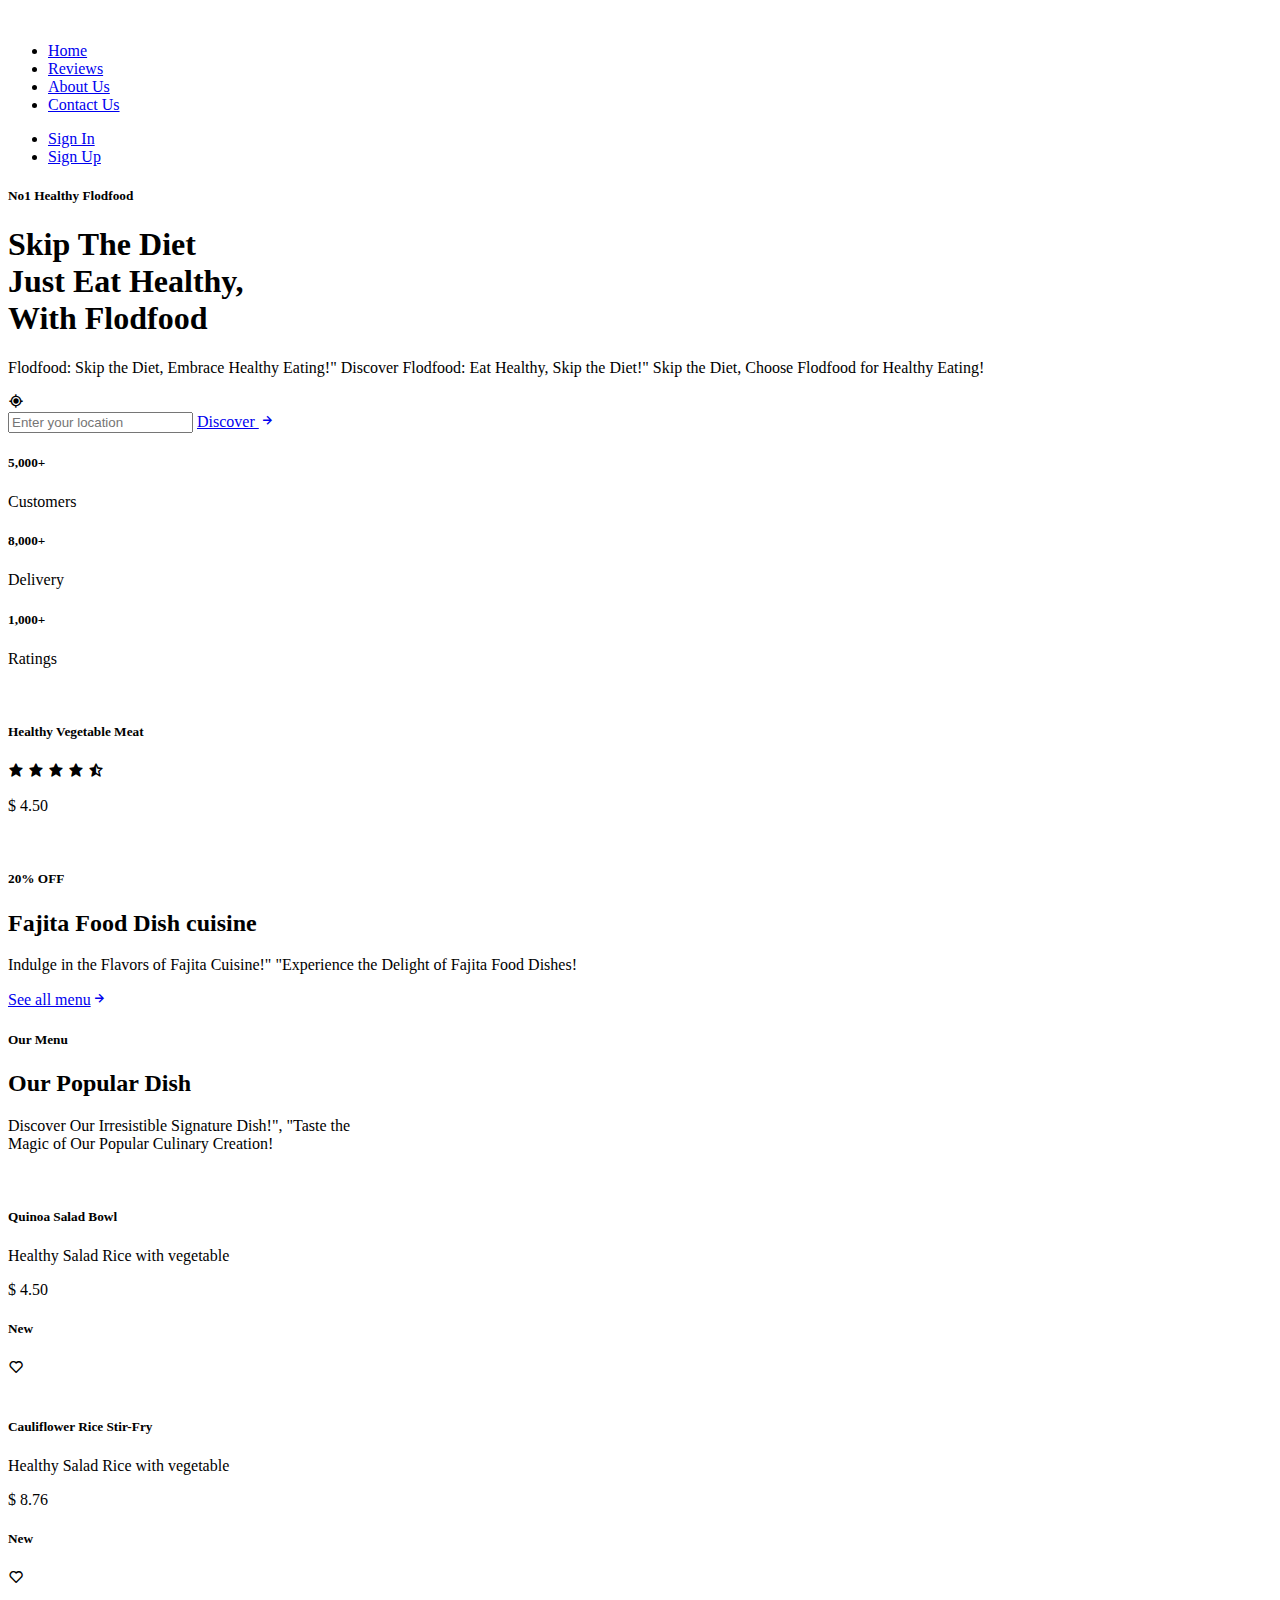
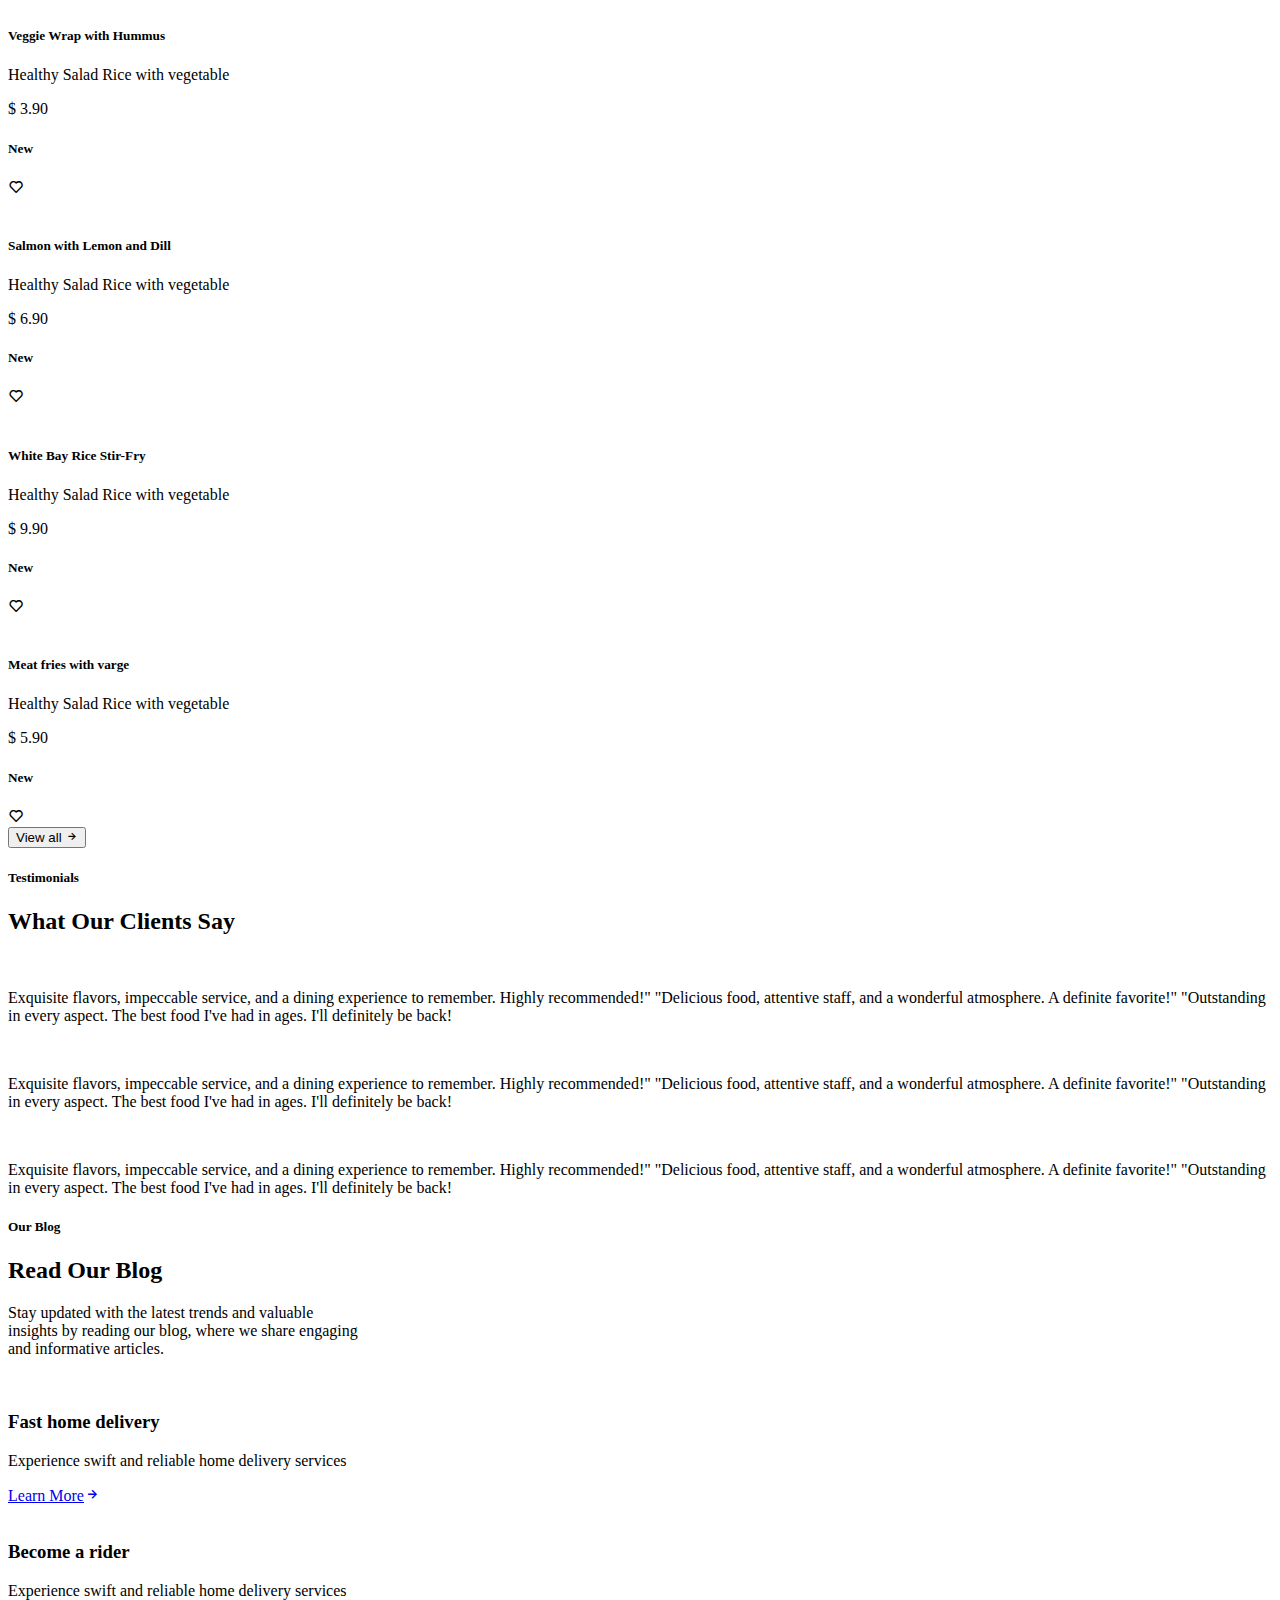
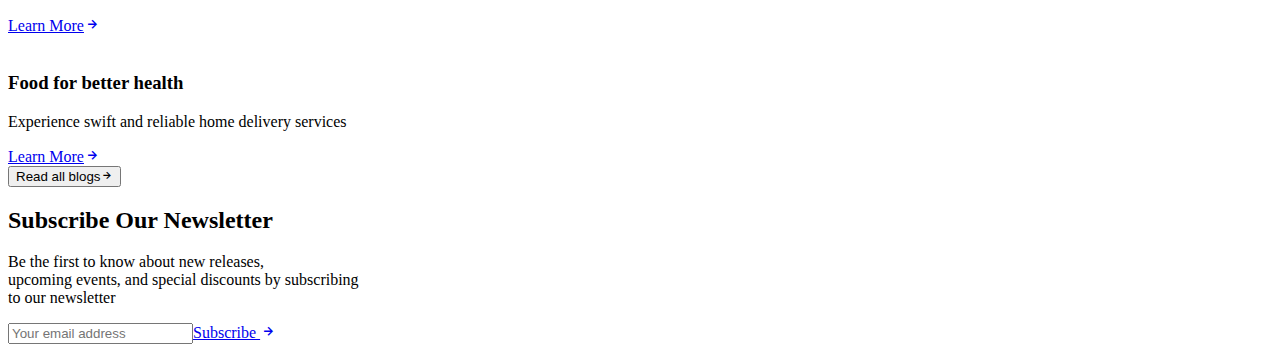
==== index.html @ 6c9ec6b5 "New Update" ====
<!DOCTYPE html>
<html lang="en">
  <head>
    <meta charset="UTF-8" />
    <meta name="viewport" content="width=device-width, initial-scale=1.0" />
    <link
      rel="stylesheet"
      href="https://cdnjs.cloudflare.com/ajax/libs/font-awesome/6.2.1/css/all.min.css"
      integrity="sha512-MV7K8+y+gLIBoVD59lQIYicR65iaqukzvf/nwasF0nqhPay5w/9lJmVM2hMDcnK1OnMGCdVK+iQrJ7lzPJQd1w=="
      crossorigin="anonymous"
      referrerpolicy="no-referrer"
    />
    <link
      href="https://fonts.googleapis.com/css2?family=Jost:wght@100;200;300;400;500;600;700&display=swap"
      rel="stylesheet"
    />
    <link rel="preconnect" href="https://fonts.googleapis.com" />
    <link rel="preconnect" href="https://fonts.gstatic.com" crossorigin />
    <link
      href="https://fonts.googleapis.com/css2?family=Artifika&display=swap"
      rel="stylesheet"
    />
    <link
      rel="stylesheet"
      href="https://unpkg.com/boxicons@latest/css/boxicons.min.css"
    />

    <link rel="stylesheet" href="style.css" />
    <title>flodfood.ng</title>
  </head>
  <body>
    <header>
      <a href="#" class="logo"><img src="./Images/Flodfood.png" alt="" /></a>

      <ul class="navmenu">
        <li><a href="#" class="active">Home</a></li>
        <li><a href="#">Reviews</a></li>
        <li><a href="#">About Us</a></li>
        <li><a href="#">Contact Us</a></li>
      </ul>

      <div class="nav-btn">
        <ul class="btn1">
          <li><a href="#" class="sign-in">Sign In</a></li>
          <li><a href="#" class="sign-up">Sign Up</a></li>
        </ul>
      </div>
    </header>

    <section class="main-home">
      <div class="main-text">
        <div class="little-text">
          <h5>No1 Healthy Flodfood</h5>
        </div>

        <h1>
          <span>Skip</span> The Diet <br />
          Just Eat <span>Healthy,</span><br />
          With Flodfood
        </h1>
        <p>
          Flodfood: Skip the Diet, Embrace Healthy Eating!" Discover Flodfood:
          Eat Healthy, Skip the Diet!" Skip the Diet, Choose Flodfood for
          Healthy Eating!
        </p>

        <div class="location">
          <div class="loc">
            <i class="bx bx-current-location"></i>
          </div>
          <input type="text" placeholder="Enter your location" />
          <a href="#" class="location-btn"
            >Discover <i class="bx bx-right-arrow-alt"></i
          ></a>
        </div>
      </div>

      <div class="result">
        <div class="customer">
          <h5>5,000+</h5>
          <p>Customers</p>
        </div>

        <div class="customer">
          <h5>8,000+</h5>
          <p>Delivery</p>
        </div>

        <div class="customer">
          <h5>1,000+</h5>
          <p>Ratings</p>
        </div>
      </div>
      <div class="side-ads">
        <div class="inner">
          <a href="#" class="click-img"
            ><img src="./Images/Img-1.jpg" alt=""
          /></a>

          <div class="all-sidecon">
            <div class="side-content">
              <h5>Healthy Vegetable Meat</h5>
            </div>
            <div class="rating">
              <i class="bx bxs-star"></i>
              <i class="bx bxs-star"></i>
              <i class="bx bxs-star"></i>
              <i class="bx bxs-star"></i>
              <i class="bx bxs-star-half"></i>
            </div>

            <p>$ 4.50</p>
          </div>
        </div>
      </div>
    </section>

    <section class="main-two">
      <div class="main-label">
        <img src="./Images/Img-2.png" alt="" />

        <div class="main-text2">
          <h5>20% OFF</h5>
          <h2>Fajita Food Dish cuisine</h2>
          <p>
            Indulge in the Flavors of Fajita Cuisine!" "Experience the Delight
            of Fajita Food Dishes!
          </p>

          <a href="#" class="menu-btn"
            >See all menu<i class="bx bx-right-arrow-alt"></i
          ></a>
        </div>
      </div>
    </section>

    <section class="main-three">
      <div class="all-row">
        <div class="menu-list">
          <h5>Our Menu</h5>
          <h2>Our Popular Dish</h2>
          <p>
            Discover Our Irresistible Signature Dish!", "Taste the <br />Magic
            of Our Popular Culinary Creation!
          </p>
        </div>

        <div class="product-grid">
          <div class="row">
            <a href="#"><img src="./Images/img-7.jpg" alt="" /></a>
            <div class="product-list">
              <h5>Quinoa Salad Bowl</h5>
              <p>Healthy Salad Rice with vegetable</p>
            </div>
            <div class="price">
              <p>$ 4.50</p>
            </div>
            <div class="pro-label">
              <h5>New</h5>
            </div>
            <div class="heart-icon">
              <i class="bx bx-heart"></i>
            </div>
          </div>

          <div class="row">
            <a href="#"><img src="./Images/img-8.jpg" alt="" /></a>
            <div class="product-list">
              <h5>Cauliflower Rice Stir-Fry</h5>
              <p>Healthy Salad Rice with vegetable</p>
            </div>
            <div class="price">
              <p>$ 8.76</p>
            </div>
            <div class="pro-label">
              <h5>New</h5>
            </div>
            <div class="heart-icon">
              <i class="bx bx-heart"></i>
            </div>
          </div>

          <div class="row">
            <a href="#"><img src="./Images/img-11.jpg" alt="" /></a>
            <div class="product-list">
              <h5>Veggie Wrap with Hummus</h5>
              <p>Healthy Salad Rice with vegetable</p>
            </div>
            <div class="price">
              <p>$ 3.90</p>
            </div>
            <div class="pro-label">
              <h5>New</h5>
            </div>
            <div class="heart-icon">
              <i class="bx bx-heart"></i>
            </div>
          </div>

          <div class="row">
            <a href="#"><img src="./Images/img-12.jpg" alt="" /></a>
            <div class="product-list">
              <h5>Salmon with Lemon and Dill</h5>
              <p>Healthy Salad Rice with vegetable</p>
            </div>
            <div class="price">
              <p>$ 6.90</p>
            </div>
            <div class="pro-label">
              <h5>New</h5>
            </div>
            <div class="heart-icon">
              <i class="bx bx-heart"></i>
            </div>
          </div>

          <div class="row">
            <a href="#"><img src="./Images/img-14.jpg" alt="" /></a>
            <div class="product-list">
              <h5>White Bay Rice Stir-Fry</h5>
              <p>Healthy Salad Rice with vegetable</p>
            </div>
            <div class="price">
              <p>$ 9.90</p>
            </div>
            <div class="pro-label">
              <h5>New</h5>
            </div>
            <div class="heart-icon">
              <i class="bx bx-heart"></i>
            </div>
          </div>

          <div class="row">
            <a href="#"><img src="./Images/img-3.jpg" alt="" /></a>
            <div class="product-list">
              <h5>Meat fries with varge</h5>
              <p>Healthy Salad Rice with vegetable</p>
            </div>
            <div class="price">
              <p>$ 5.90</p>
            </div>
            <div class="pro-label">
              <h5>New</h5>
            </div>
            <div class="heart-icon">
              <i class="bx bx-heart"></i>
            </div>
          </div>
        </div>
      </div>
      <div class="sec-btn">
        <button>View all <i class="bx bx-right-arrow-alt"></i></button>
      </div>
    </section>

    <section class="main-four">
      <div class="testimony-text">
        <h5>Testimonials</h5>
        <h2>What Our Clients Say</h2>
      </div>

      <div class="client-testimony">
        <div class="testimony">
          <img src="./Images/profile1.jpg" alt="" />
          <p>
            Exquisite flavors, impeccable service, and a dining experience to
            remember. Highly recommended!" "Delicious food, attentive staff, and
            a wonderful atmosphere. A definite favorite!" "Outstanding in every
            aspect. The best food I've had in ages. I'll definitely be back!
          </p>
        </div>

        <div class="testimony">
          <img src="./Images/profile2.jpg" alt="" />
          <p>
            Exquisite flavors, impeccable service, and a dining experience to
            remember. Highly recommended!" "Delicious food, attentive staff, and
            a wonderful atmosphere. A definite favorite!" "Outstanding in every
            aspect. The best food I've had in ages. I'll definitely be back!
          </p>
        </div>

        <div class="testimony">
          <img src="./Images/profile3.jpg" alt="" />
          <p>
            Exquisite flavors, impeccable service, and a dining experience to
            remember. Highly recommended!" "Delicious food, attentive staff, and
            a wonderful atmosphere. A definite favorite!" "Outstanding in every
            aspect. The best food I've had in ages. I'll definitely be back!
          </p>
        </div>
      </div>
    </section>

    <section class="blog-five">
      <div class="blog-text">
        <h5>Our Blog</h5>
        <h2>Read Our Blog</h2>
        <p>
          Stay updated with the latest trends and valuable <br />insights by
          reading our blog, where we share engaging <br />
          and informative articles.
        </p>
      </div>
      <div class="blog-post">
        <div class="blog-content">
          <img src="./Images/blog1.jpg" alt="" />
          <h3>Fast home delivery</h3>
          <p>Experience swift and reliable home delivery services</p>
          <a href="#">Learn More<i class="bx bx-right-arrow-alt"></i></a>
        </div>

        <div class="blog-content">
          <img src="./Images/blog2.jpg" alt="" />
          <h3>Become a rider</h3>
          <p>Experience swift and reliable home delivery services</p>
          <a href="#">Learn More<i class="bx bx-right-arrow-alt"></i></a>
        </div>

        <div class="blog-content">
          <img src="./Images/blog3.jpg" alt="" />
          <h3>Food for better health</h3>
          <p>Experience swift and reliable home delivery services</p>
          <a href="#">Learn More<i class="bx bx-right-arrow-alt"></i></a>
        </div>
      </div>
      <div class="blog-btn">
        <button>Read all blogs<i class="bx bx-right-arrow-alt"></i></button>
      </div>
    </section>

    <section class="subscribe">
      <div class="subscriber">
        <div class="sub-now">
          <h2>Subscribe Our Newsletter</h2>
          <p>
            Be the first to know about new releases, <br />upcoming events, and
            special discounts by subscribing <br />to our newsletter
          </p>
        </div>
        <div class="sub-btn">
          <input type="text" placeholder="Your email address" /><span
            ><a href="#" class="subscribe-btn"
              >Subscribe <i class="bx bx-right-arrow-alt"></i></a
          ></span>
        </div>
      </div>
    </section>

    <footer class="last-info">
      <div class="footer-body"></div>
    </footer>

    <script src="web.js"></script>
  </body>
</html>
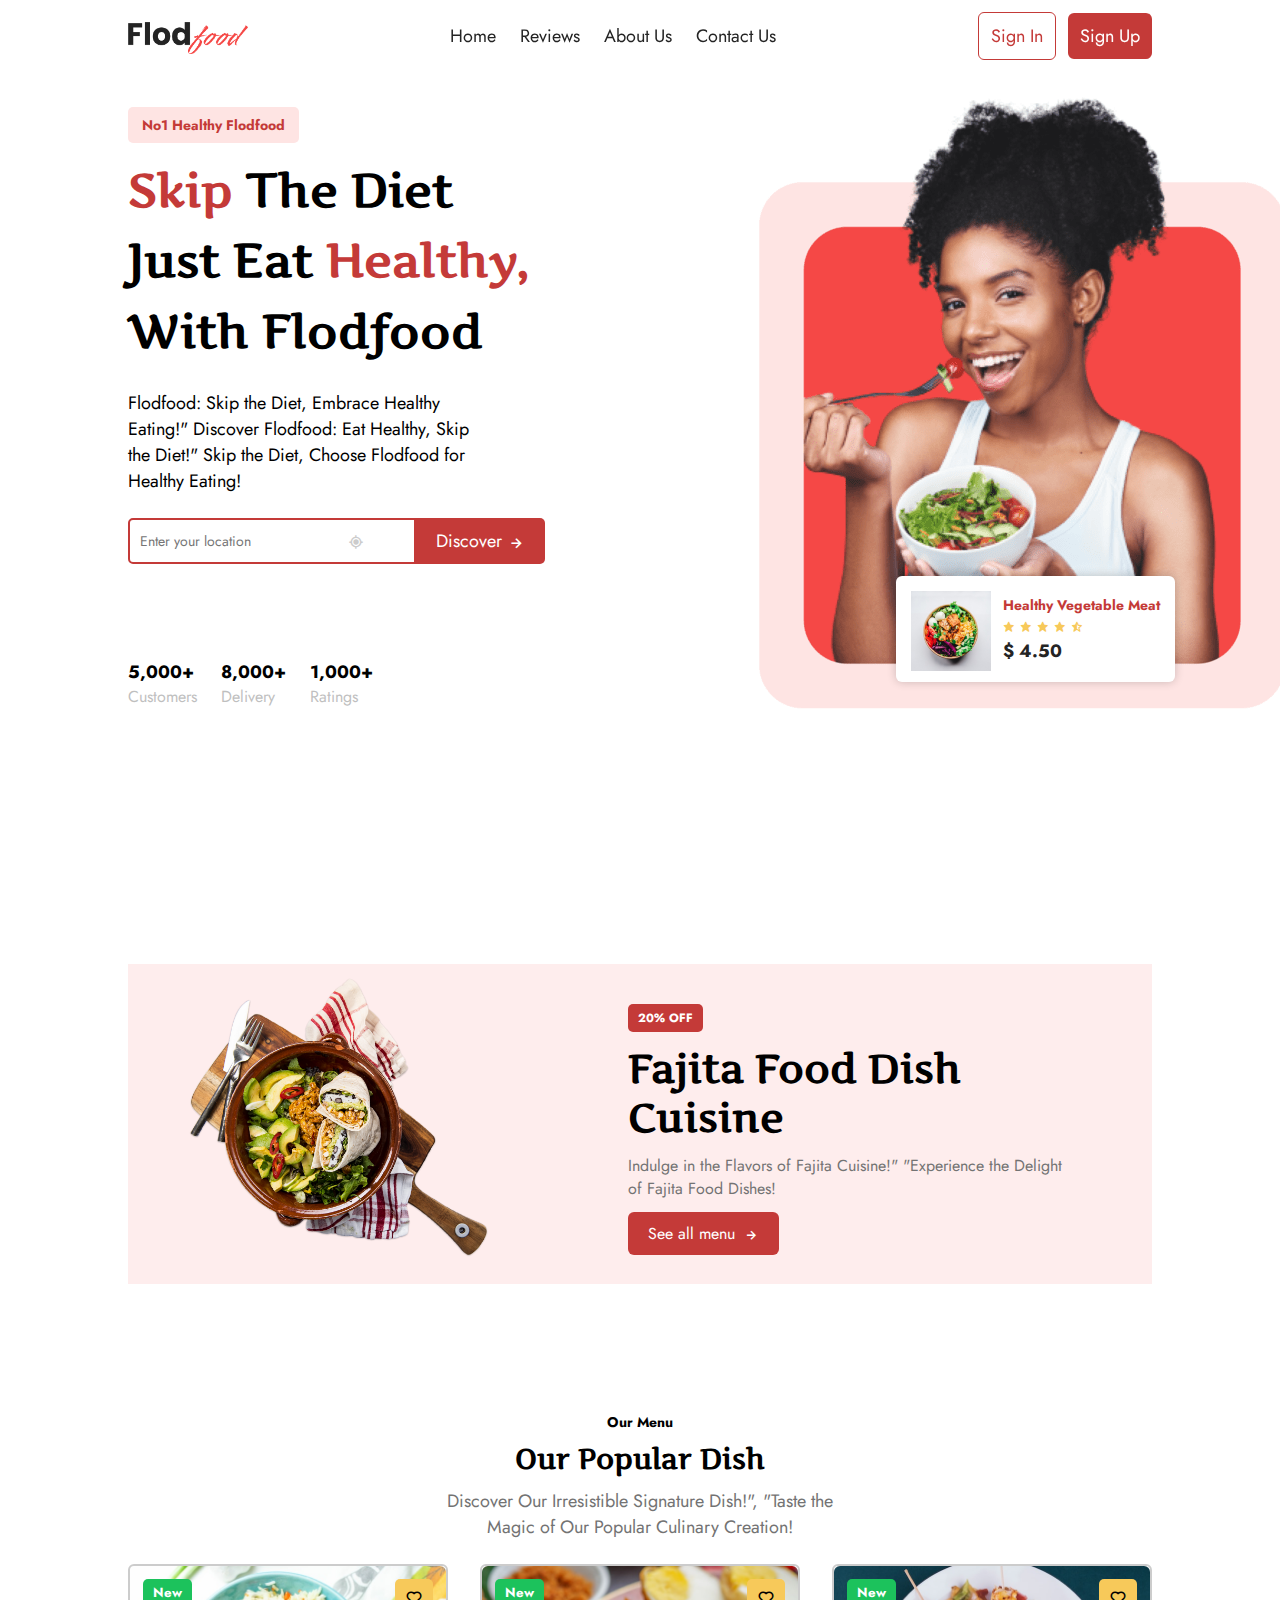
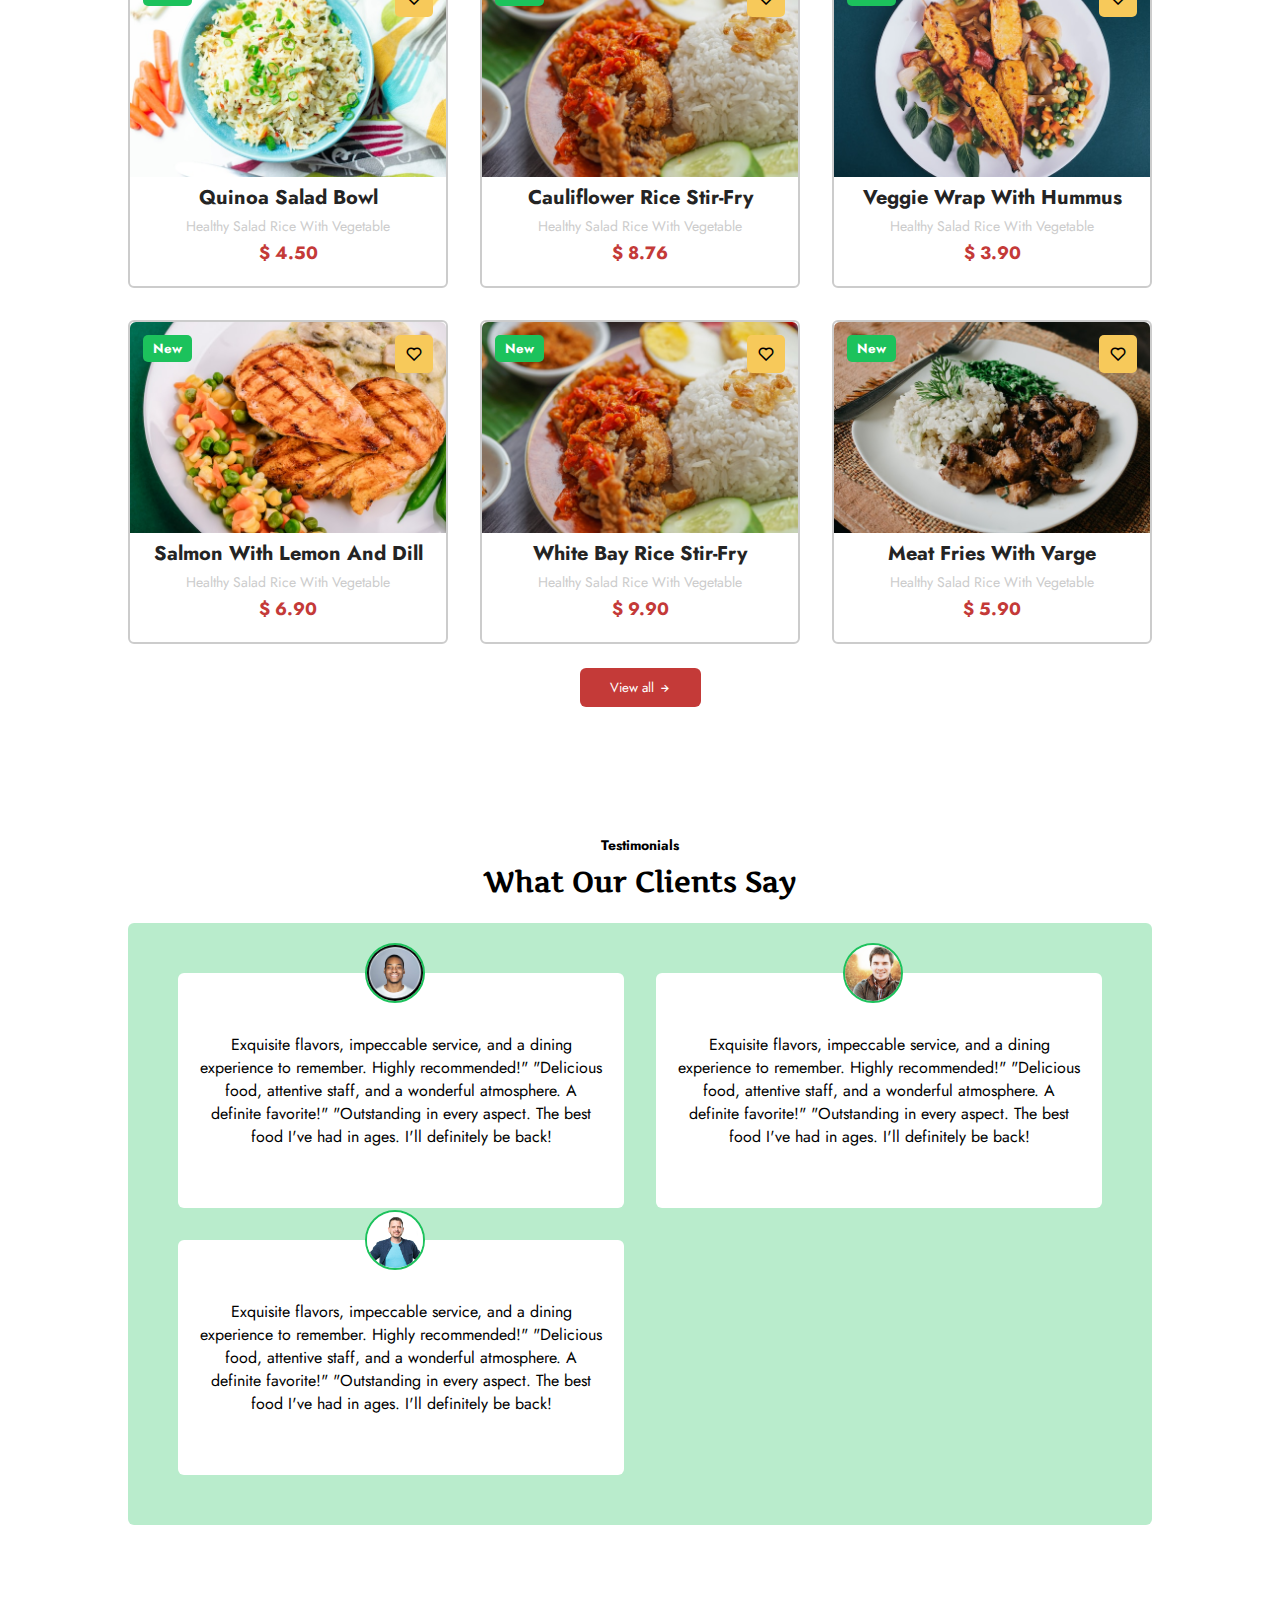
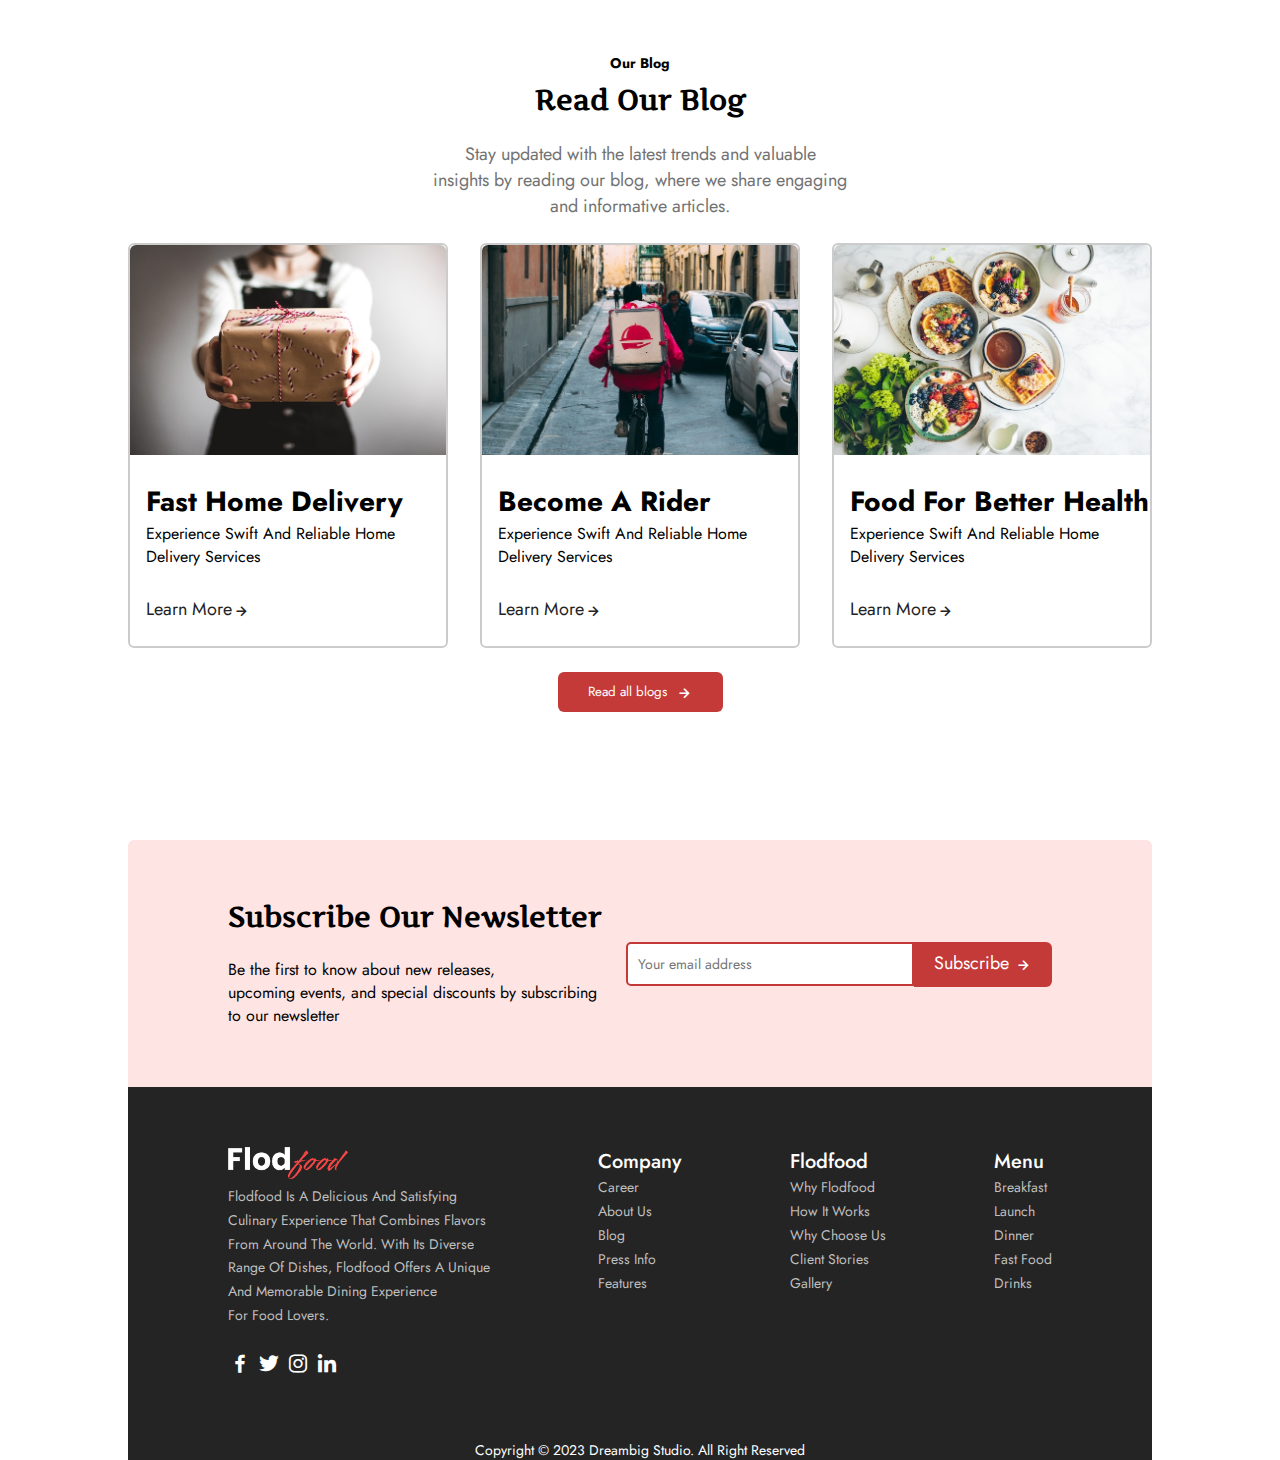
==== commit ae02c393: "Added footer to the project" ====
--- a/index.html
+++ b/index.html
@@ -349,7 +349,52 @@
     </section>
 
     <footer class="last-info">
-      <div class="footer-body"></div>
+      <div class="footer-body">
+        <div class="comp-logo">
+          <img src="./Images/Flodfood (1).png" alt="" />
+          <p>
+            Flodfood is a delicious and satisfying <br />culinary experience
+            that combines flavors <br />from around the world. With its diverse
+            <br />range of dishes, Flodfood offers a unique <br />and memorable
+            dining experience <br />for food lovers.
+          </p>
+          <div class="social-media">
+            <i class="bx bxl-facebook"></i>
+            <i class="bx bxl-twitter"></i>
+            <i class="bx bxl-instagram"></i>
+            <i class="bx bxl-linkedin"></i>
+          </div>
+        </div>
+        <div class="company">
+          <h3>Company</h3>
+          <p>Career</p>
+          <p>About Us</p>
+          <p>Blog</p>
+          <p>Press Info</p>
+          <p>Features</p>
+        </div>
+
+        <div class="Flodfood-footer">
+          <h3>Flodfood</h3>
+          <p>Why Flodfood</p>
+          <p>How It Works</p>
+          <p>Why Choose Us</p>
+          <p>Client Stories</p>
+          <p>Gallery</p>
+        </div>
+
+        <div class="Menu-footer">
+          <h3>Menu</h3>
+          <p>Breakfast</p>
+          <p>Launch</p>
+          <p>Dinner</p>
+          <p>Fast Food</p>
+          <p>Drinks</p>
+        </div>
+      </div>
+      <p class="copyright">
+        Copyright &copy; 2023 Dreambig Studio. All Right Reserved
+      </p>
     </footer>
 
     <script src="web.js"></script>
--- a/style.css
+++ b/style.css
@@ -0,0 +1,646 @@
+* {
+  padding: 0;
+  margin: 0;
+  box-sizing: border-box;
+  font-family: "Jost", sans-serif;
+  scroll-behavior: smooth;
+  list-style: none;
+  text-decoration: none;
+}
+
+header {
+  position: fixed;
+  width: 100%;
+  top: 0;
+  right: 0;
+  z-index: 1000;
+  display: flex;
+  justify-content: space-between;
+  align-items: center;
+  padding: 12px 10%;
+}
+
+.navmenu {
+  display: flex;
+}
+
+.navmenu a {
+  padding: 10px 12px;
+  font-size: 18px;
+  color: #242424;
+  font-weight: 400;
+  transition: all 0.4s ease;
+  text-transform: capitalize;
+}
+
+.navmenu a:hover {
+  color: #c43a38;
+}
+
+.logo img {
+  width: 120px;
+  height: auto;
+  align-items: center;
+  padding-top: 10px;
+}
+
+.btn1 {
+  display: flex;
+}
+
+.btn1 a {
+  padding: 10px 12px;
+  font-size: 18px;
+  font-weight: 400;
+  text-transform: capitalize;
+}
+
+.sign-in {
+  color: #c43a38;
+  border: 1px solid #c43a38;
+  border-radius: 6px;
+  background-color: #fff;
+  text-transform: capitalize;
+  transition: all 0.4s;
+  margin-right: 12px;
+}
+
+.sign-in:hover {
+  background-color: #c43a38;
+  color: #fff;
+}
+
+.sign-up {
+  color: #fff;
+  border-radius: 6px;
+  background-color: #c43a38;
+  text-transform: capitalize;
+  transition: all 0.4s;
+}
+
+.sign-up:hover {
+  background-color: #932b2a;
+}
+
+section {
+  padding: 5% 10%;
+}
+
+.main-home {
+  display: grid;
+  grid-template-columns: repeat(1, 1fr);
+  width: 100%;
+  height: 100vh;
+  background-image: url(Images/Hero\ pages.png);
+  background-position: center;
+  background-size: cover;
+  align-items: center;
+}
+
+.main-home {
+  position: relative;
+}
+.main-text h5 {
+  display: inline-block;
+  padding: 8px 14px;
+  border-radius: 5px;
+  color: #c43a38;
+  font-size: 14px;
+  text-transform: capitalize;
+  background-color: #fee4e3;
+  margin-bottom: 12px;
+}
+
+.main-text h1 {
+  font-family: "Artifika", serif;
+  font-size: 47px;
+  line-height: 1.5;
+  margin-bottom: 24px;
+}
+
+span {
+  font-family: "Artifika", serif;
+  color: #c43a38;
+}
+
+.main-text p {
+  font-size: 18px;
+  width: 350px;
+  height: auto;
+  margin-bottom: 24px;
+}
+
+input {
+  padding: 10px 100px 10px 10px;
+  background-color: #fff;
+  font-size: 14px;
+  border-radius: 5px 0 0 5px;
+  border: none;
+  color: #cccccc;
+}
+
+input {
+  border: 2px solid #c43a38;
+  color: #cccccc;
+}
+
+.location {
+  display: flex;
+  position: relative;
+  margin-bottom: 10px;
+}
+
+.loc i {
+  position: absolute;
+  left: 220px;
+  top: 35%;
+  color: #cccccc;
+}
+
+.location a {
+  background-color: #c43a38;
+  color: #fff;
+  font-size: 18px;
+  padding: 10px 20px;
+  border-radius: 0 5px 5px 0;
+  transition: all 0.4s ease;
+}
+
+.location a:hover {
+  background-color: #932b2a;
+}
+
+.location-btn i {
+  vertical-align: middle;
+}
+
+.result {
+  display: flex;
+  gap: 24px;
+}
+
+.result h5 {
+  font-size: 18px;
+  font-weight: 700;
+}
+
+.customer p {
+  color: #bfbfbf;
+}
+
+.inner {
+  background-color: #fff;
+  box-shadow: 0 0 10px rgba(0, 0, 0, 0.2);
+  padding: 5px 15px;
+  border-radius: 6px;
+}
+
+.inner {
+  display: flex;
+  align-items: center;
+  gap: 12px;
+  position: absolute;
+  top: 64%;
+  left: 70%;
+}
+
+.inner img {
+  width: 80px;
+  height: auto;
+  padding-top: 10px;
+}
+
+.side-content h5 {
+  color: #c43a38;
+  font-size: 14px;
+  text-transform: capitalize;
+}
+
+.rating i {
+  font-size: 12px;
+  color: #f7c95a;
+}
+
+.all-sidecon p {
+  font-size: 18px;
+  font-weight: 700;
+  color: #242424;
+}
+
+.main-label {
+  display: flex;
+  align-items: center;
+  gap: 140px;
+  background-color: #feeded;
+  padding: 10px 60px;
+}
+
+.main-label img {
+  width: 300px;
+  height: auto;
+}
+
+.main-text2 h2 {
+  font-size: 40px;
+  font-family: "Artifika", serif;
+  margin-bottom: 12px;
+  text-transform: capitalize;
+}
+
+.main-text2 p {
+  font-size: 16px;
+  width: 450px;
+  height: auto;
+  margin-bottom: 22px;
+  color: #737373;
+}
+
+.main-text2 a {
+  background-color: #c43a38;
+  color: #fff;
+  padding: 10px 20px;
+  border-radius: 6px;
+  transition: all 0.4s;
+}
+
+.main-text2 a:hover {
+  background-color: #932b2a;
+}
+
+.menu-btn i {
+  vertical-align: middle;
+  padding-left: 8px;
+}
+
+.main-text2 h5 {
+  display: inline-block;
+  font-size: 12px;
+  background-color: #c43a38;
+  color: #fff;
+  padding: 5px 10px;
+  border-radius: 5px;
+  margin-bottom: 12px;
+}
+
+.menu-list {
+  text-align: center;
+  margin-bottom: 24px;
+}
+
+.menu-list h2 {
+  font-family: "Artifika", serif;
+  font-size: 28px;
+  margin-bottom: 12px;
+}
+
+.menu-list h5 {
+  font-size: 14px;
+  margin-bottom: 10px;
+}
+
+.menu-list p {
+  color: #737373;
+  font-size: 18px;
+}
+
+.product-grid {
+  display: grid;
+  grid-template-columns: repeat(auto-fit, minmax(300px, auto));
+  gap: 2rem;
+}
+
+.row img {
+  width: 100%;
+  height: auto;
+  border-radius: 6px 6px 0 0px;
+}
+
+.row {
+  position: relative;
+  background-color: #fff;
+  border: 2px solid #cccccc;
+  border-radius: 6px;
+  text-align: center;
+  transition: all 0.4s ease;
+}
+
+.row:hover {
+  transform: scale(1.03);
+  box-shadow: 0 40px 200px rgba(0, 0, 0, 0.393);
+}
+
+.pro-label h5 {
+  display: inline-block;
+  background-color: #1cc25c;
+  position: absolute;
+  color: #fff;
+  top: 13px;
+  left: 13px;
+  padding: 4px 10px;
+  border-radius: 5px;
+}
+
+.heart-icon i {
+  background-color: #f7c95a;
+  padding: 10px;
+  font-size: 18px;
+  position: absolute;
+  right: 13px;
+  top: 13px;
+  border-radius: 5px;
+}
+
+.product-list h5 {
+  font-size: 20px;
+  text-transform: capitalize;
+  color: #242424;
+  margin-bottom: 4px;
+}
+
+.product-list p {
+  font-size: 14px;
+  text-transform: capitalize;
+  color: #cccccc;
+  margin-bottom: 4px;
+}
+
+.price {
+  font-size: 18px;
+  color: #c43a38;
+  font-weight: 700;
+  margin-bottom: 20px;
+}
+
+button {
+  background-color: #c43a38;
+  color: #fff;
+  padding: 10px 30px;
+  border-radius: 6px;
+  border: none;
+  transition: all 0.4s;
+  margin-top: 24px;
+  cursor: pointer;
+}
+
+button i {
+  vertical-align: middle;
+}
+
+button:hover {
+  background-color: #932b2a;
+}
+
+.sec-btn {
+  text-align: center;
+}
+
+header.sticky {
+  background-color: white;
+  padding: 12px 10%;
+  box-shadow: 0px 0px 12px rgba(0, 0, 0, 0.1);
+}
+
+.client-testimony {
+  display: grid;
+  grid-template-columns: repeat(auto-fit, minmax(300px, auto));
+  gap: 2rem;
+  background-color: #b9eccc;
+  padding: 50px;
+  border-radius: 6px;
+}
+
+.testimony {
+  background-color: #fff;
+  padding: 60px 20px;
+  position: relative;
+  border-radius: 6px;
+}
+
+.testimony img {
+  width: 60px;
+  height: 60px;
+  border-radius: 120px;
+  border: 2px solid #1cc25c;
+  position: absolute;
+  top: -30px;
+  left: 42%;
+}
+
+.testimony p {
+  text-align: center;
+}
+
+.testimony-text {
+  text-align: center;
+  margin-bottom: 24px;
+}
+
+.testimony-text h2 {
+  font-family: "Artifika", serif;
+  font-size: 28px;
+  text-transform: capitalize;
+}
+
+.testimony-text h5 {
+  font-size: 14px;
+  margin-bottom: 10px;
+}
+
+.blog-post {
+  display: grid;
+  grid-template-columns: repeat(auto-fit, minmax(300px, auto));
+  gap: 2rem;
+}
+
+.blog-content img {
+  width: 100%;
+  height: auto;
+  border-radius: 6px 6px 0 0;
+  margin-bottom: 20px;
+}
+
+.blog-content {
+  border: 2px solid #cccccc;
+  border-radius: 6px;
+  transition: all 0.4s ease;
+}
+
+.blog-content:hover {
+  transform: scale(1.03);
+  color: #c43a38;
+  box-shadow: 0 5px 20px rgba(0, 0, 0, 0.2);
+}
+
+.blog-content h3 {
+  font-size: 28px;
+  text-transform: capitalize;
+  margin-left: 16px;
+  font-weight: 700;
+}
+
+.blog-content p {
+  font-size: 16px;
+  text-transform: capitalize;
+  margin-left: 16px;
+  margin-bottom: 28px;
+}
+
+.blog-content a {
+  font-size: 18px;
+  text-transform: capitalize;
+  margin-left: 16px;
+  color: #242424;
+  margin-bottom: 24px;
+  display: inline-block;
+  transition: all 0.4s;
+}
+
+.blog-content a:hover {
+  color: #c43a38;
+}
+
+.blog-content i {
+  vertical-align: middle;
+}
+
+.blog-text {
+  text-align: center;
+  margin-bottom: 24px;
+}
+
+.blog-text h2 {
+  font-family: "Artifika", serif;
+  font-size: 28px;
+  text-transform: capitalize;
+  margin-bottom: 24px;
+}
+
+.blog-text p {
+  font-size: 18px;
+  color: #737373;
+}
+
+.blog-text h5 {
+  font-size: 14px;
+  margin-bottom: 10px;
+}
+
+.blog-btn {
+  text-align: center;
+}
+
+.blog-btn i {
+  font-size: 18px;
+  padding-left: 8px;
+}
+
+.subscriber {
+  display: flex;
+  justify-content: space-between;
+  align-items: center;
+  background-color: #fee4e3;
+  padding: 60px 100px;
+  border-radius: 6px 6px 0 0;
+}
+
+.subscribe {
+  padding-bottom: 0;
+}
+
+.subscribe-btn {
+  background-color: #c43a38;
+  color: #fff;
+  padding: 8px 20px;
+  padding-bottom: 11px;
+  margin: 0;
+  font-size: 18px;
+  border-radius: 0 6px 6px 0;
+}
+
+.sub-btn {
+  text-align: center;
+}
+
+.sub-btn i {
+  font-size: 18px;
+  vertical-align: middle;
+}
+
+.sub-now h2 {
+  font-family: "Artifika", serif;
+  font-size: 28px;
+  margin-bottom: 24px;
+}
+
+.last-info {
+  padding: 0% 100px;
+  background-color: #242424;
+  margin: 0 10%;
+}
+
+.footer-body {
+  display: flex;
+  /* background-color: #242424; */
+  justify-content: space-between;
+  gap: 2rem;
+  /* width: 100%;
+  height: auto; */
+  padding: 60px 0px;
+}
+
+.comp-logo img {
+  width: 120px;
+  height: auto;
+}
+
+.footer-body p {
+  color: #bfbfbf;
+  font-size: 14px;
+  font-weight: 400;
+  line-height: 1.7;
+  text-transform: capitalize;
+}
+
+.footer-body h3 {
+  font-size: 20px;
+  color: #fff;
+  font-weight: 500;
+}
+
+.comp-logo i {
+  font-size: 24px;
+  color: #fff;
+  cursor: pointer;
+  transition: all 0.4s ease;
+}
+
+.comp-logo i:hover {
+  color: #c43a38;
+  transform: scale(1.2);
+}
+
+.comp-logo p {
+  padding-bottom: 24px;
+}
+
+.company p:hover {
+  color: #c43a38;
+  cursor: pointer;
+}
+
+.Flodfood-footer p:hover {
+  color: #c43a38;
+  cursor: pointer;
+}
+
+.Menu-footer p:hover {
+  color: #c43a38;
+  cursor: pointer;
+}
+
+.copyright {
+  color: #fff;
+  text-align: center;
+  font-size: 14px;
+  text-transform: capitalize;
+}
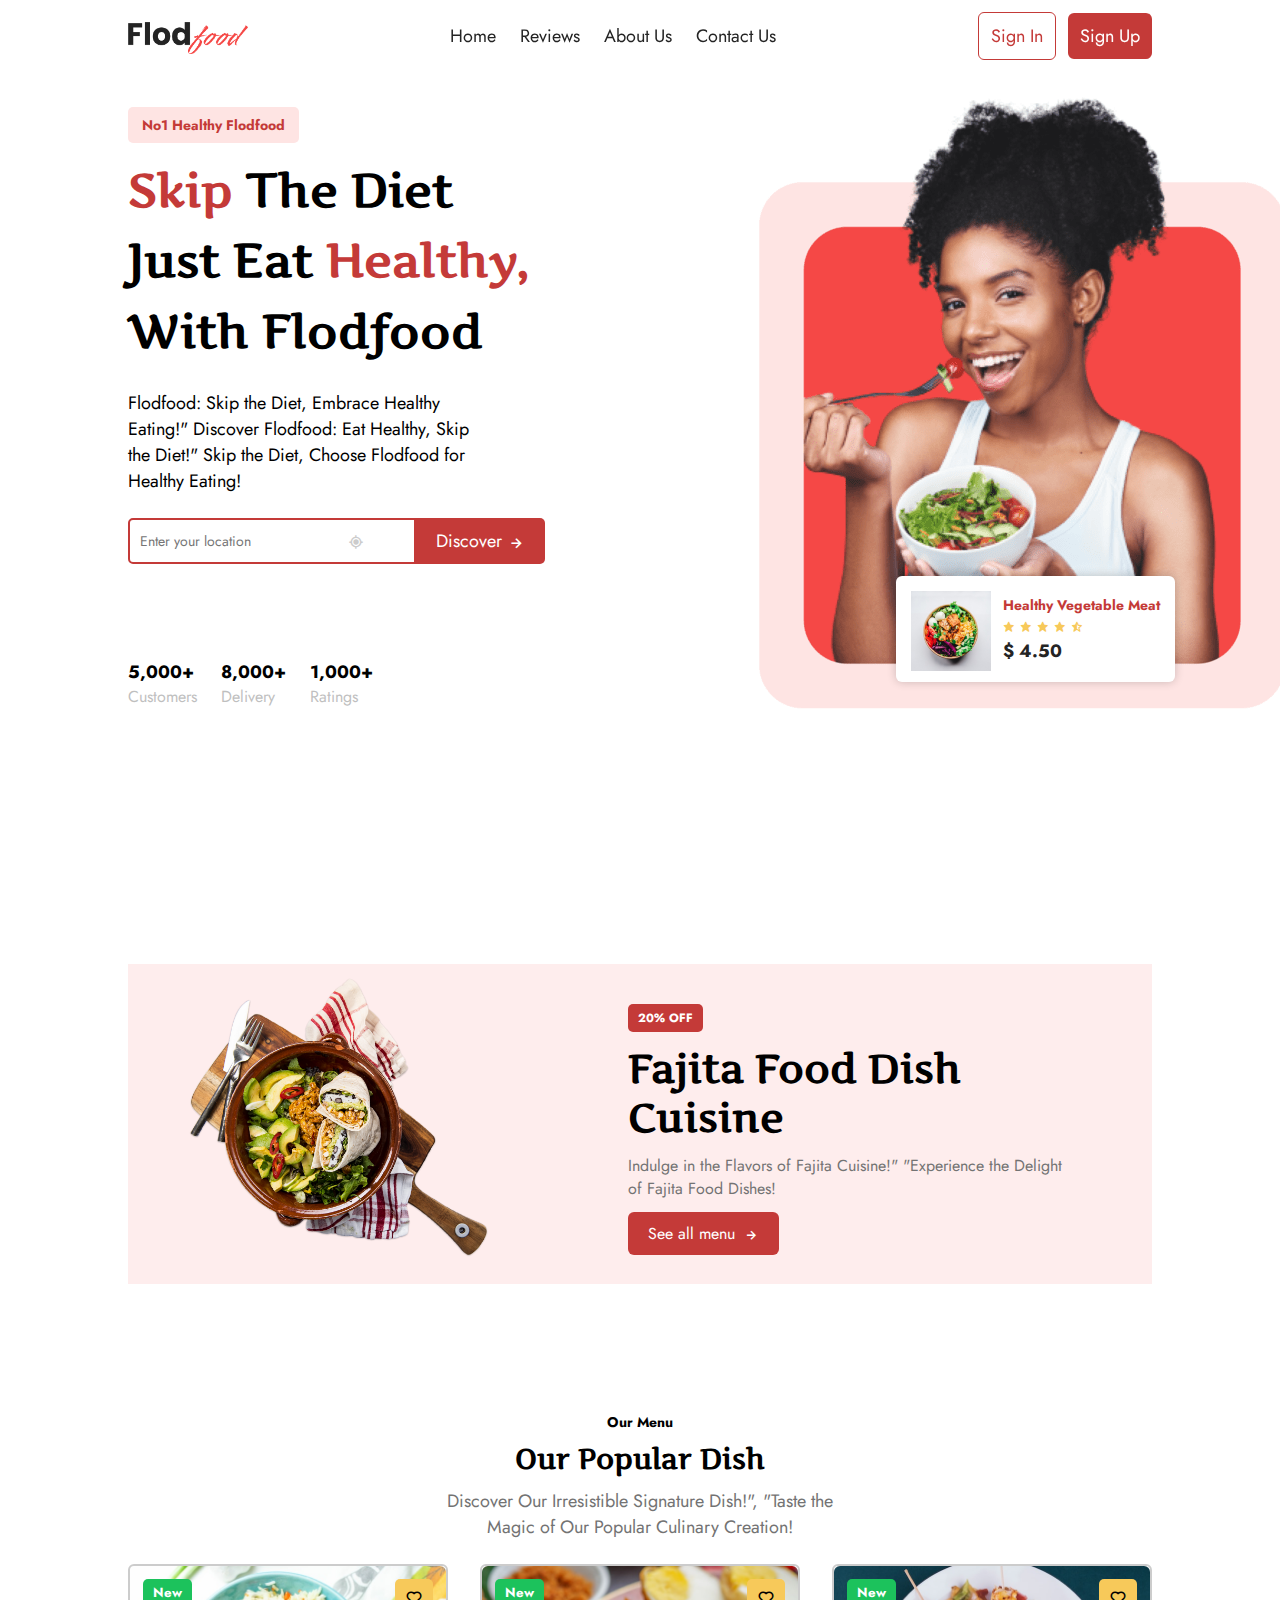
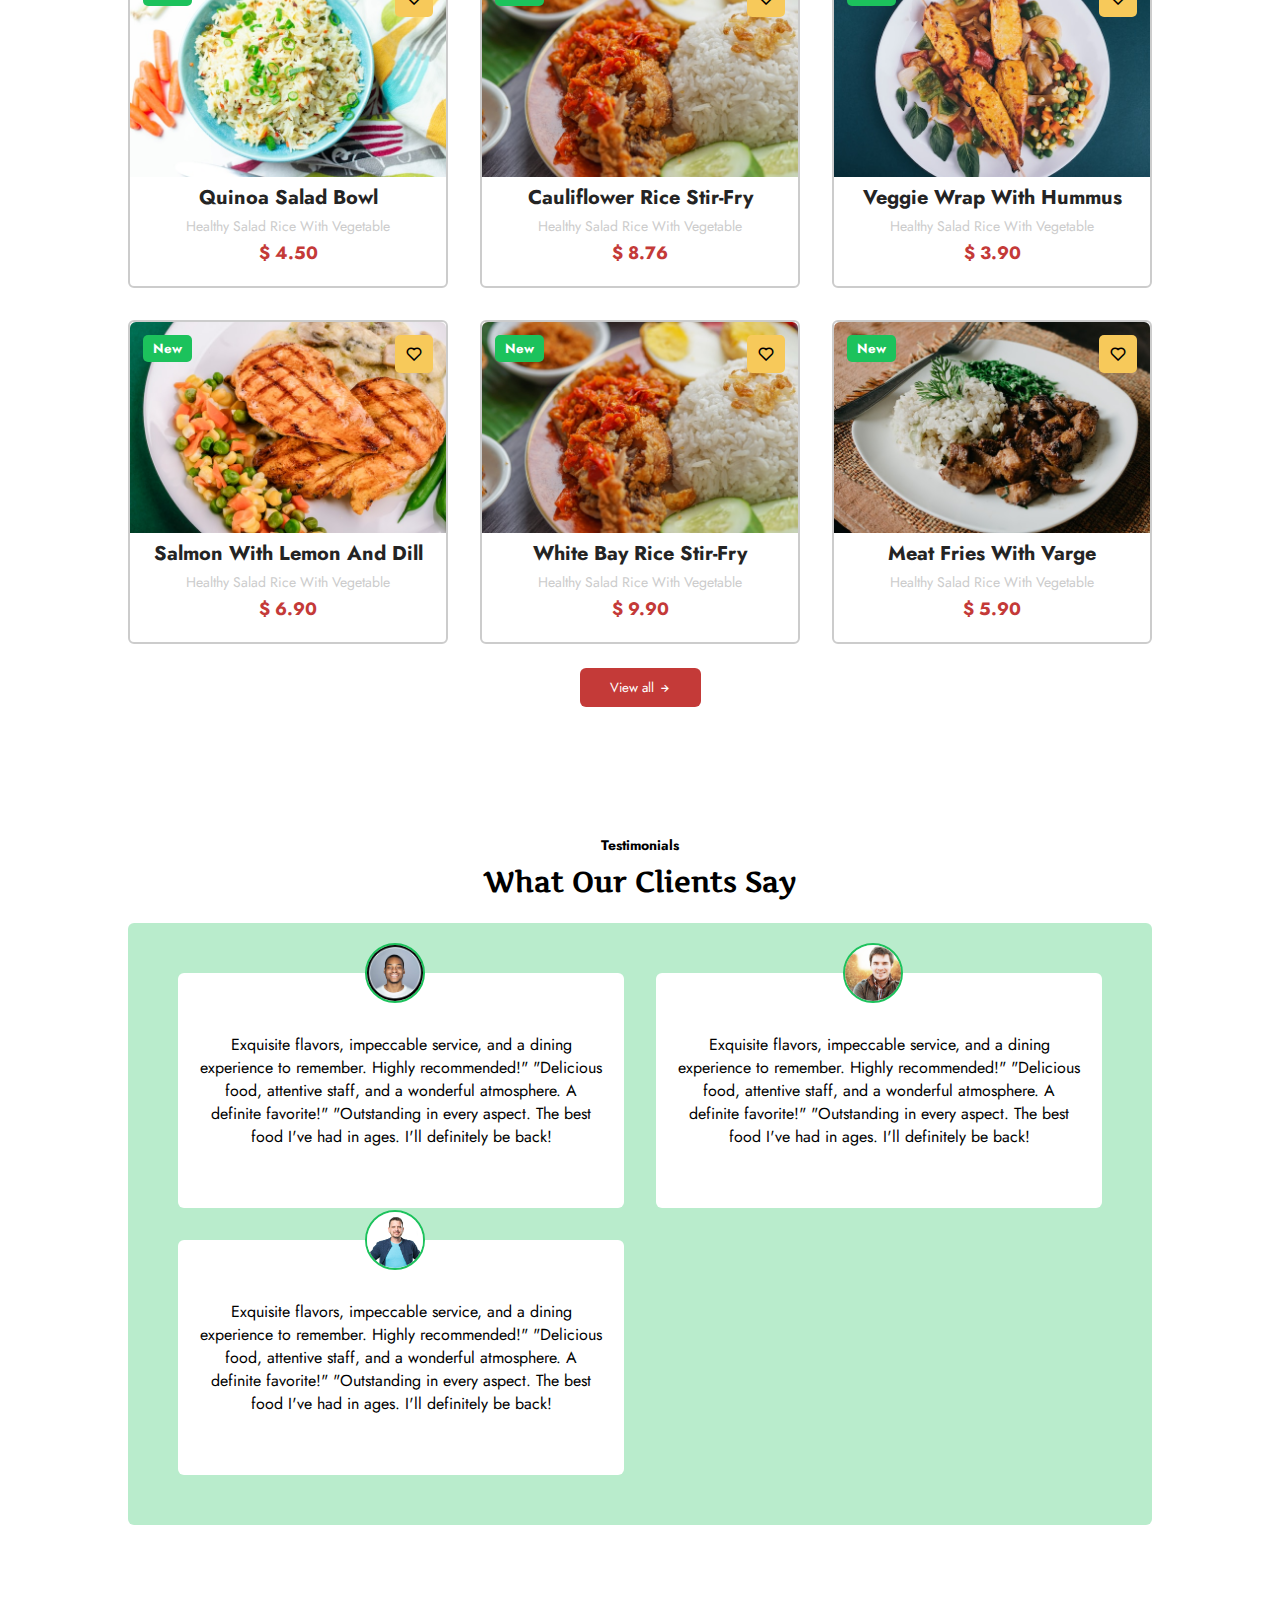
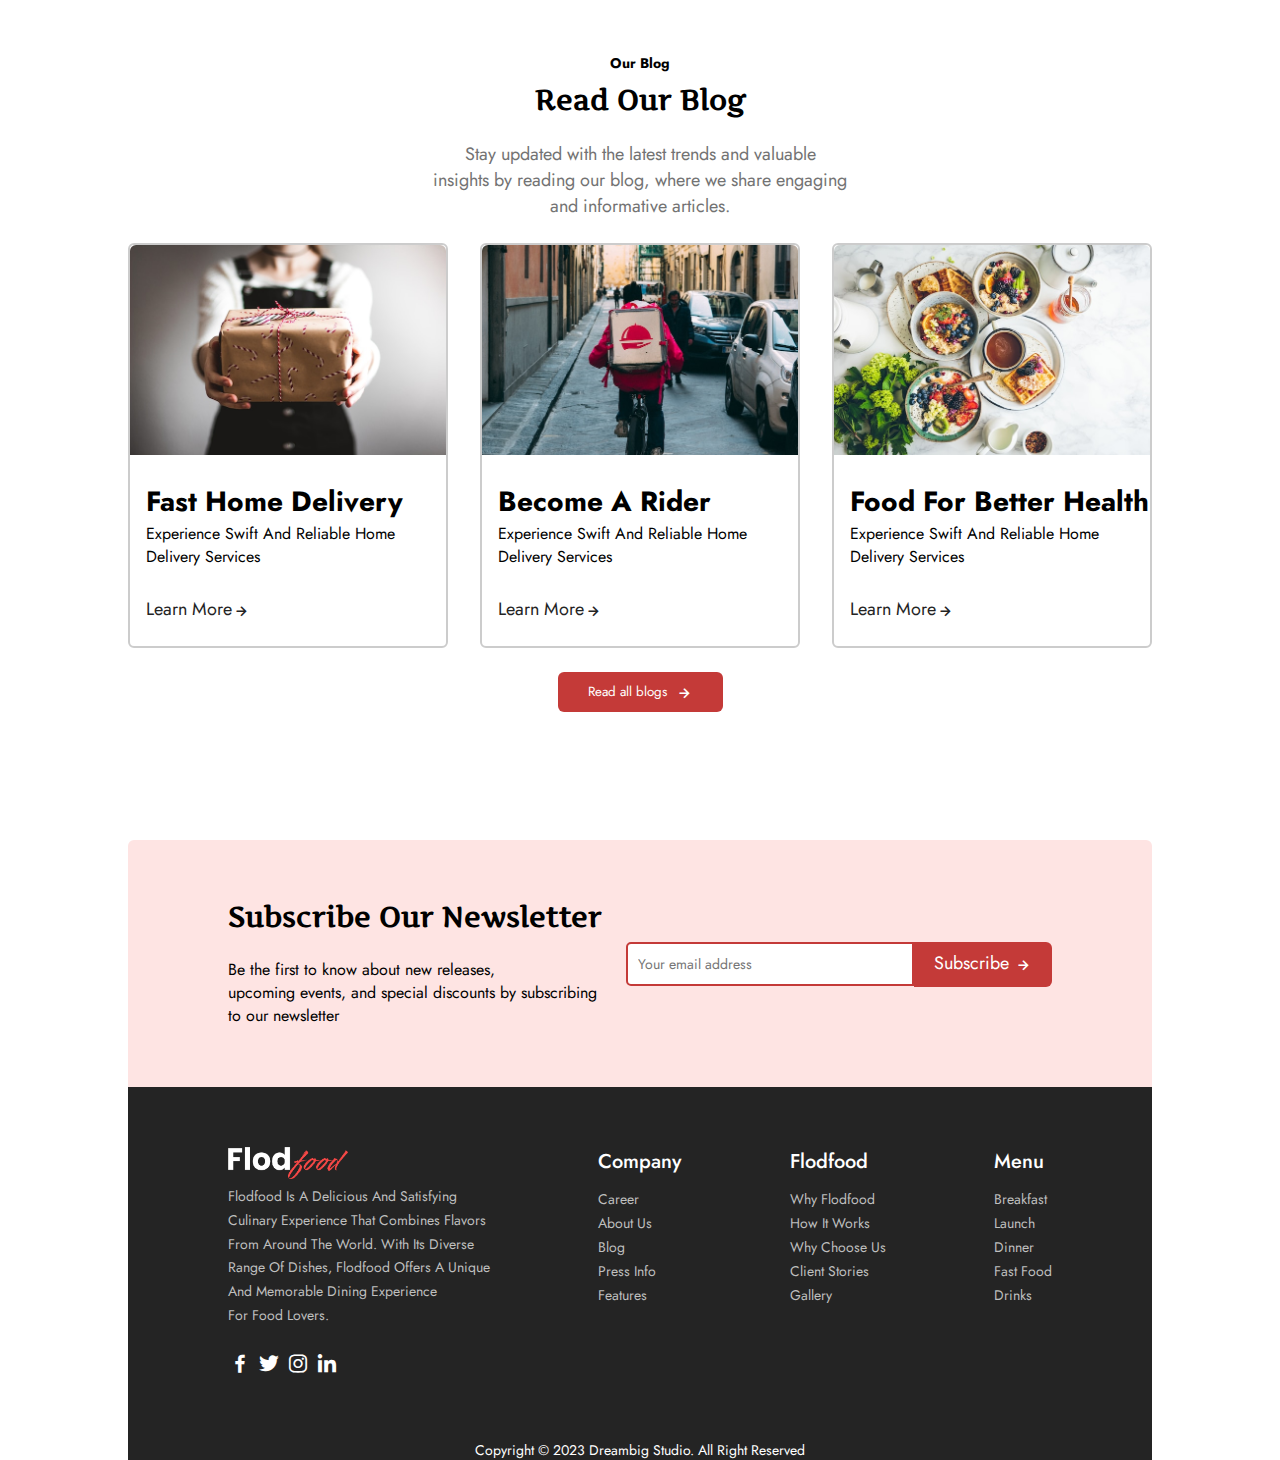
==== commit 99db5646: "Added new section" ====
--- a/index.html
+++ b/index.html
@@ -127,7 +127,7 @@
             of Fajita Food Dishes!
           </p>
 
-          <a href="#" class="menu-btn"
+          <a href="menu.html" target="_blank" class="menu-btn"
             >See all menu<i class="bx bx-right-arrow-alt"></i
           ></a>
         </div>
--- a/style.css
+++ b/style.css
@@ -227,6 +227,11 @@
   color: #242424;
 }
 
+.menu-list img {
+  width: 200px;
+  height: auto;
+}
+
 .main-label {
   display: flex;
   align-items: center;
@@ -605,6 +610,7 @@
   font-size: 20px;
   color: #fff;
   font-weight: 500;
+  padding-bottom: 12px;
 }
 
 .comp-logo i {
